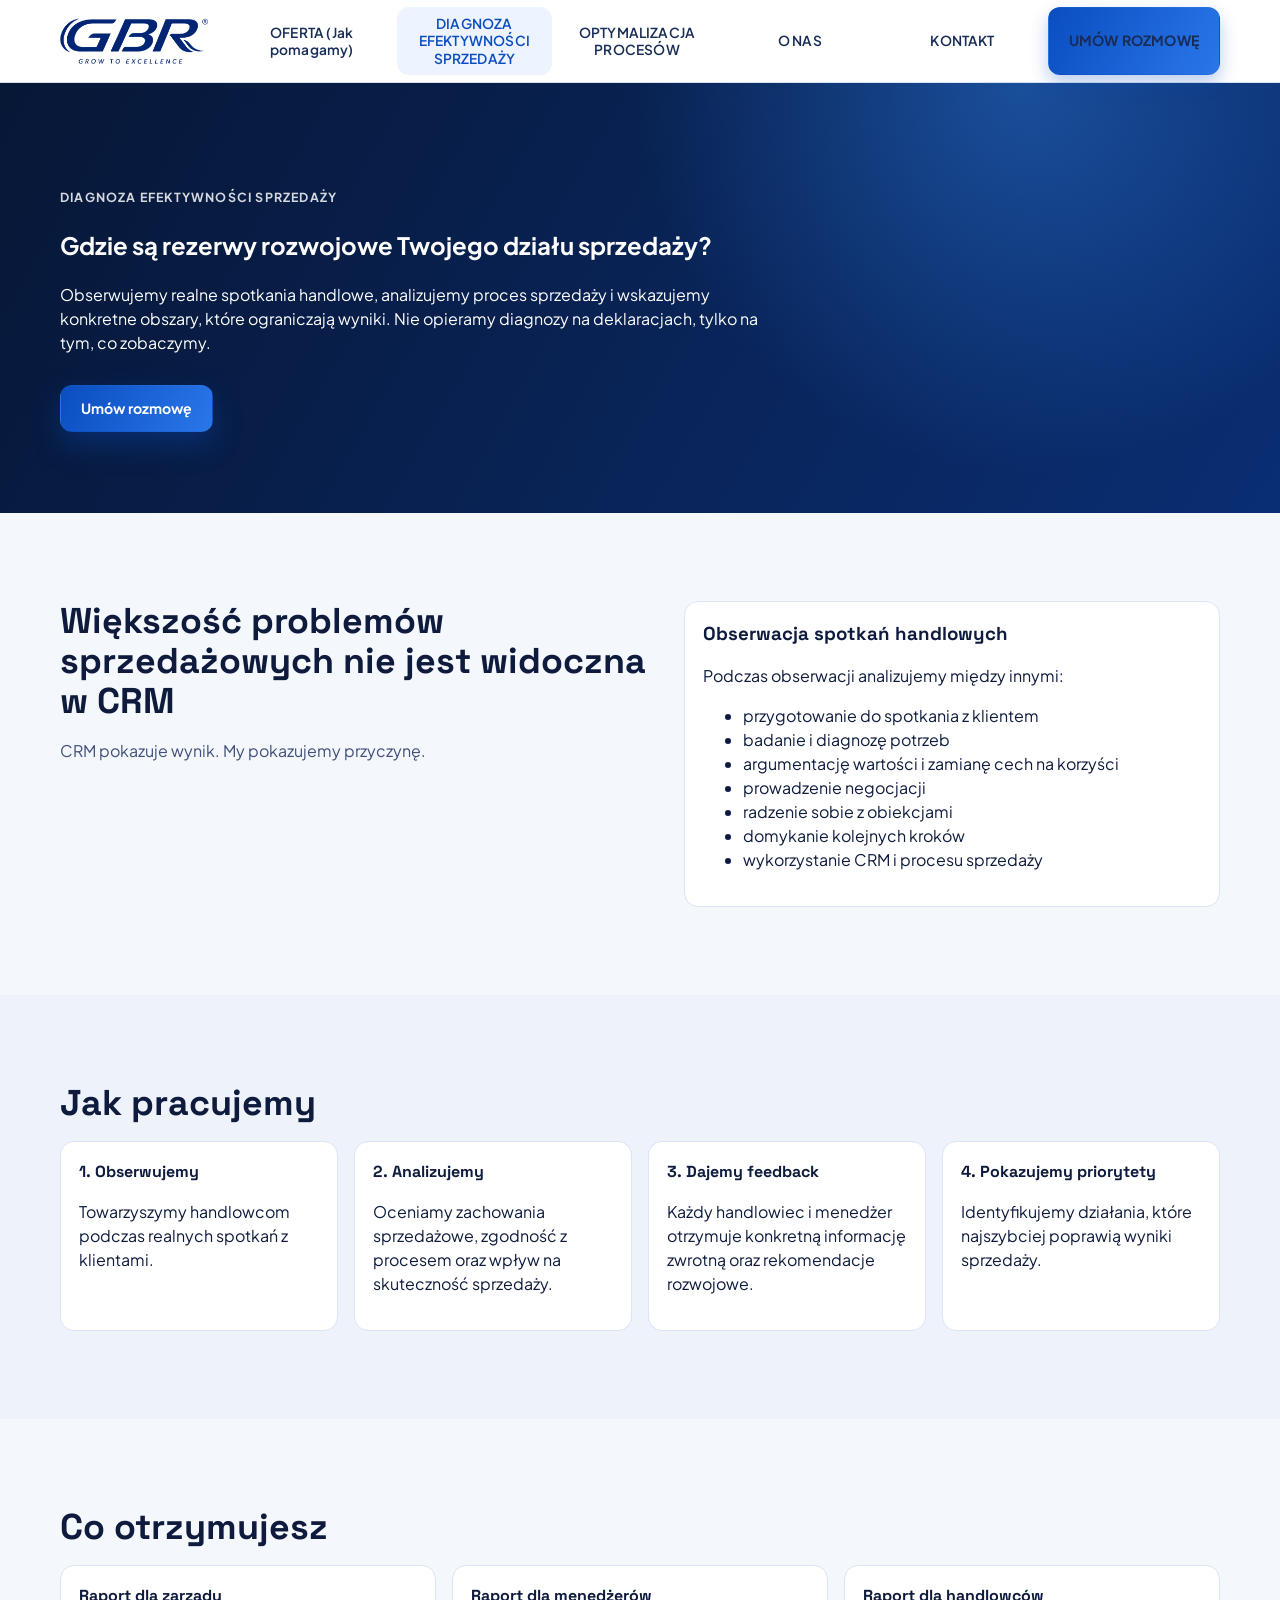
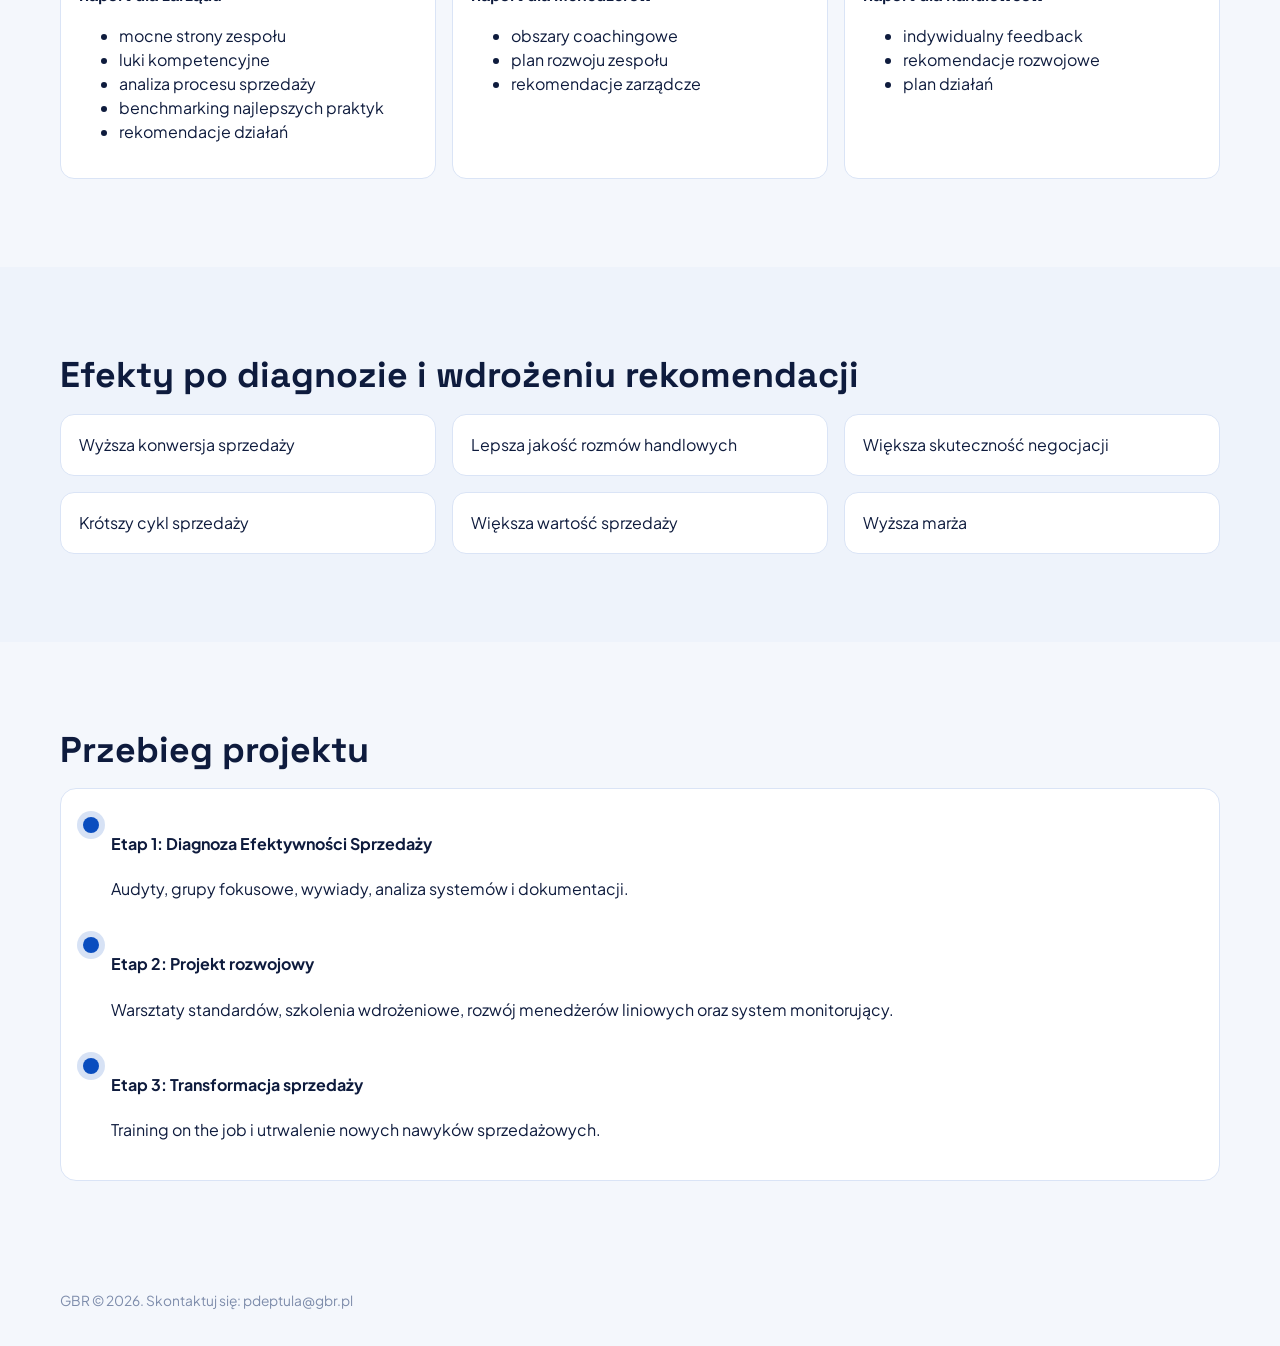
==== diagnoza-efektywnosci-sprzedazy.html @ fc788cdd "first commit" ====
<!doctype html>
<html lang="pl">
  <head>
    <meta charset="UTF-8" />
    <meta name="viewport" content="width=device-width, initial-scale=1.0" />
    <title>Diagnoza Efektywności Sprzedaży | GBR</title>
    <meta
      name="description"
      content="Diagnoza efektywności sprzedaży oparta na obserwacji spotkań handlowych, analizie procesu i wdrożeniu działań rozwojowych."
    />
    <link rel="icon" type="image/svg+xml" href="assets/favicon.svg" />
    <link rel="shortcut icon" href="assets/favicon.svg" />
    <link rel="preconnect" href="https://fonts.googleapis.com" />
    <link rel="preconnect" href="https://fonts.gstatic.com" crossorigin />
    <link
      href="https://fonts.googleapis.com/css2?family=Plus+Jakarta+Sans:wght@400;500;600;700;800&family=Space+Grotesk:wght@500;700&display=swap"
      rel="stylesheet"
    />
    <link rel="stylesheet" href="styles.css" />
  </head>
  <body>
    <header class="topbar">
      <div class="container nav-wrap">
        <a class="brand" href="index.html" aria-label="GBR strona główna">
          <img class="brand-logo" src="assets/logo-gbr-official-transparent.png" alt="GBR" />
        </a>
        <button class="nav-toggle" aria-label="Otwórz menu">☰</button>
        <nav class="nav-links" aria-label="Nawigacja główna">
          <a href="oferta.html">OFERTA (Jak pomagamy)</a>
          <a href="diagnoza-efektywnosci-sprzedazy.html" aria-current="page"
            >DIAGNOZA EFEKTYWNOŚCI SPRZEDAŻY</a
          >
          <a href="oferta.html#optymalizacja">OPTYMALIZACJA PROCESÓW</a>
          <a href="o-nas.html">O NAS</a>
          <a href="kontakt.html">KONTAKT</a>
          <a class="btn btn-primary" href="kontakt.html">UMÓW ROZMOWĘ</a>
        </nav>
      </div>
    </header>

    <main>
      <section class="page-hero">
        <div class="container hero-inner">
          <div class="hero-text">
            <p class="hero-eyebrow">DIAGNOZA EFEKTYWNOŚCI SPRZEDAŻY</p>
            <h1>Gdzie są rezerwy rozwojowe Twojego działu sprzedaży?</h1>
            <p>
              Obserwujemy realne spotkania handlowe, analizujemy proces sprzedaży i wskazujemy
              konkretne obszary, które ograniczają wyniki. Nie opieramy diagnozy na deklaracjach,
              tylko na tym, co zobaczymy.
            </p>
            <div class="hero-cta">
              <a class="btn btn-primary" href="kontakt.html">Umów rozmowę</a>
            </div>
          </div>
        </div>
      </section>

      <section class="section">
        <div class="container split">
          <div>
            <h2 class="section-title">Większość problemów sprzedażowych nie jest widoczna w CRM</h2>
            <p class="section-text">
              CRM pokazuje wynik. My pokazujemy przyczynę.
            </p>
          </div>
          <div class="simple-card">
            <h3>Obserwacja spotkań handlowych</h3>
            <p>Podczas obserwacji analizujemy między innymi:</p>
            <ul>
              <li>przygotowanie do spotkania z klientem</li>
              <li>badanie i diagnozę potrzeb</li>
              <li>argumentację wartości i zamianę cech na korzyści</li>
              <li>prowadzenie negocjacji</li>
              <li>radzenie sobie z obiekcjami</li>
              <li>domykanie kolejnych kroków</li>
              <li>wykorzystanie CRM i procesu sprzedaży</li>
            </ul>
          </div>
        </div>
      </section>

      <section class="section" style="background: #eef3fb">
        <div class="container">
          <h2 class="section-title">Jak pracujemy</h2>
          <div class="steps">
            <article class="step">
              <h4>1. Obserwujemy</h4>
              <p>Towarzyszymy handlowcom podczas realnych spotkań z klientami.</p>
            </article>
            <article class="step">
              <h4>2. Analizujemy</h4>
              <p>
                Oceniamy zachowania sprzedażowe, zgodność z procesem oraz wpływ na skuteczność
                sprzedaży.
              </p>
            </article>
            <article class="step">
              <h4>3. Dajemy feedback</h4>
              <p>
                Każdy handlowiec i menedżer otrzymuje konkretną informację zwrotną oraz
                rekomendacje rozwojowe.
              </p>
            </article>
            <article class="step">
              <h4>4. Pokazujemy priorytety</h4>
              <p>Identyfikujemy działania, które najszybciej poprawią wyniki sprzedaży.</p>
            </article>
          </div>
        </div>
      </section>

      <section class="section">
        <div class="container">
          <h2 class="section-title">Co otrzymujesz</h2>
          <div class="deliverables">
            <article class="deliverable">
              <h4>Raport dla zarządu</h4>
              <ul>
                <li>mocne strony zespołu</li>
                <li>luki kompetencyjne</li>
                <li>analiza procesu sprzedaży</li>
                <li>benchmarking najlepszych praktyk</li>
                <li>rekomendacje działań</li>
              </ul>
            </article>
            <article class="deliverable">
              <h4>Raport dla menedżerów</h4>
              <ul>
                <li>obszary coachingowe</li>
                <li>plan rozwoju zespołu</li>
                <li>rekomendacje zarządcze</li>
              </ul>
            </article>
            <article class="deliverable">
              <h4>Raport dla handlowców</h4>
              <ul>
                <li>indywidualny feedback</li>
                <li>rekomendacje rozwojowe</li>
                <li>plan działań</li>
              </ul>
            </article>
          </div>
        </div>
      </section>

      <section class="section" style="background: #eef3fb">
        <div class="container">
          <h2 class="section-title">Efekty po diagnozie i wdrożeniu rekomendacji</h2>
          <div class="effect-grid">
            <article class="effect-item">Wyższa konwersja sprzedaży</article>
            <article class="effect-item">Lepsza jakość rozmów handlowych</article>
            <article class="effect-item">Większa skuteczność negocjacji</article>
            <article class="effect-item">Krótszy cykl sprzedaży</article>
            <article class="effect-item">Większa wartość sprzedaży</article>
            <article class="effect-item">Wyższa marża</article>
          </div>
        </div>
      </section>

      <section class="section">
        <div class="container">
          <h2 class="section-title">Przebieg projektu</h2>
          <div class="timeline">
            <div class="timeline-item">
              <span class="dot"></span>
              <div>
                <h4>Etap 1: Diagnoza Efektywności Sprzedaży</h4>
                <p>
                  Audyty, grupy fokusowe, wywiady, analiza systemów i dokumentacji.
                </p>
              </div>
            </div>
            <div class="timeline-item">
              <span class="dot"></span>
              <div>
                <h4>Etap 2: Projekt rozwojowy</h4>
                <p>
                  Warsztaty standardów, szkolenia wdrożeniowe, rozwój menedżerów liniowych oraz
                  system monitorujący.
                </p>
              </div>
            </div>
            <div class="timeline-item">
              <span class="dot"></span>
              <div>
                <h4>Etap 3: Transformacja sprzedaży</h4>
                <p>Training on the job i utrwalenie nowych nawyków sprzedażowych.</p>
              </div>
            </div>
          </div>
        </div>
      </section>
    </main>

    <footer>
      <div class="container">GBR © 2026. Skontaktuj się: pdeptula@gbr.pl</div>
    </footer>

    <script src="script.js"></script>
  </body>
</html>
---- styles.css ----
:root {
  --bg: #f4f7fc;
  --surface: #ffffff;
  --surface-alt: #eef3fb;
  --ink: #0e1b3d;
  --ink-soft: #40507a;
  --primary: #0a4dbf;
  --primary-strong: #053289;
  --line: #d4ddef;
  --deep: #071736;
  --deep-2: #0a2047;
  --ok: #0f8f67;
  --radius: 18px;
  --shadow: 0 20px 50px rgba(4, 20, 50, 0.12);
}

* {
  box-sizing: border-box;
}

html {
  scroll-behavior: smooth;
}

body {
  margin: 0;
  font-family: "Plus Jakarta Sans", "Segoe UI", sans-serif;
  color: var(--ink);
  background: var(--bg);
  line-height: 1.5;
}

a {
  color: inherit;
  text-decoration: none;
}

img {
  max-width: 100%;
  display: block;
}

.container {
  width: min(1160px, 92%);
  margin: 0 auto;
}

.section {
  padding: 88px 0;
}

.section-title {
  font-family: "Space Grotesk", "Segoe UI", sans-serif;
  font-size: clamp(1.7rem, 2.8vw, 2.8rem);
  line-height: 1.12;
  margin: 0 0 18px;
}

.section-text {
  color: var(--ink-soft);
  margin: 0;
  max-width: 720px;
}

.topbar {
  position: sticky;
  top: 0;
  z-index: 40;
  background: rgba(255, 255, 255, 0.92);
  backdrop-filter: blur(10px);
  border-bottom: 1px solid rgba(212, 221, 239, 0.85);
}

.nav-wrap {
  display: flex;
  align-items: center;
  justify-content: space-between;
  min-height: 82px;
  gap: 26px;
}

.brand {
  display: flex;
  align-items: center;
  gap: 10px;
  flex: 0 0 auto;
  font-family: "Space Grotesk", "Segoe UI", sans-serif;
  font-weight: 700;
  color: var(--deep);
}

.brand-logo {
  height: 46px;
  width: auto;
  max-width: none;
  display: block;
}

.brand-sub {
  font-size: 0.64rem;
  text-transform: uppercase;
  letter-spacing: 1.6px;
  color: #4d5e88;
}

.nav-toggle {
  display: none;
  border: 1px solid var(--line);
  border-radius: 10px;
  background: #fff;
  width: 42px;
  height: 42px;
  font-size: 1.35rem;
  color: var(--ink);
}

.nav-links {
  display: grid;
  grid-template-columns: repeat(5, minmax(132px, 1fr)) auto;
  align-items: stretch;
  gap: 8px;
  font-size: 0.86rem;
  font-weight: 600;
  letter-spacing: 0.18px;
}

.nav-links a {
  display: inline-flex;
  align-items: center;
  justify-content: center;
  text-align: center;
  line-height: 1.25;
  min-height: 64px;
  padding: 8px 10px;
  border-radius: 12px;
  text-wrap: balance;
  color: #172c57;
  transition: color 0.25s ease, background 0.2s ease;
}

.nav-links a:not(.btn):hover,
.nav-links a[aria-current="page"]:not(.btn) {
  background: #edf3ff;
}

.nav-links a:hover,
.nav-links a[aria-current="page"] {
  color: var(--primary);
}

.nav-links .btn {
  min-height: 64px;
  padding-inline: 20px;
  white-space: nowrap;
}

.nav-links .btn-primary {
  box-shadow: 0 8px 18px rgba(10, 77, 191, 0.28);
}

.btn {
  display: inline-flex;
  align-items: center;
  justify-content: center;
  gap: 8px;
  border: 1px solid transparent;
  border-radius: 12px;
  padding: 12px 20px;
  font-weight: 700;
  font-size: 0.88rem;
  transition: transform 0.2s ease, box-shadow 0.25s ease, background 0.2s ease;
}

.btn:hover {
  transform: translateY(-2px);
}

.btn-primary {
  color: #fff;
  background: linear-gradient(120deg, var(--primary), #2a77ea);
  box-shadow: 0 12px 28px rgba(10, 77, 191, 0.35);
}

.btn-secondary {
  border-color: #a6b8e2;
  color: #e7efff;
  background: transparent;
}

.btn-light {
  border-color: var(--line);
  color: var(--primary);
  background: #fff;
}

.hero {
  position: relative;
  color: #fff;
  overflow: hidden;
  background: #071736;
}

.hero-media {
  position: absolute;
  inset: 0;
  z-index: 0;
}

.hero-bg {
  position: absolute;
  inset: 0;
  background-size: cover;
  background-position: center;
  opacity: 0;
  transform: scale(1.01);
  transition: opacity 1.6s ease, transform 7s ease;
  will-change: opacity, transform;
}

.hero-bg.is-visible {
  opacity: 1;
  transform: scale(1.06);
}

.hero-overlay {
  position: absolute;
  inset: 0;
  background:
    radial-gradient(circle at 70% 10%, rgba(46, 130, 255, 0.42), transparent 35%),
    linear-gradient(115deg, rgba(7, 23, 54, 0.94) 18%, rgba(8, 37, 88, 0.81) 52%, rgba(9, 54, 130, 0.66) 100%);
}

.hero::before {
  content: "";
  position: absolute;
  width: 550px;
  height: 550px;
  border-radius: 50%;
  border: 1px solid rgba(96, 168, 255, 0.35);
  right: -180px;
  top: -120px;
}

.hero::after {
  content: "";
  position: absolute;
  width: 410px;
  height: 410px;
  border-radius: 50%;
  border: 1px solid rgba(96, 168, 255, 0.3);
  right: -90px;
  top: -50px;
}

.hero-inner {
  position: relative;
  z-index: 2;
  min-height: min(80vh, 720px);
  display: grid;
  align-items: center;
  padding: 74px 0 86px;
}

.hero-text {
  max-width: 710px;
  animation: fadeUp 0.75s ease both;
}

.hero-eyebrow {
  letter-spacing: 1.2px;
  text-transform: uppercase;
  font-weight: 700;
  font-size: 0.78rem;
  opacity: 0.83;
}

.hero h1 {
  margin: 10px 0 18px;
  font-family: "Space Grotesk", "Segoe UI", sans-serif;
  font-size: clamp(2.05rem, 5.2vw, 4rem);
  line-height: 1.06;
  transition: opacity 0.45s ease, transform 0.45s ease;
}

.hero h1.is-fading {
  opacity: 0;
  transform: translateY(8px);
}

.hero p {
  margin: 0;
  max-width: 660px;
  color: #d7e4ff;
  font-size: clamp(1rem, 1.5vw, 1.18rem);
}

.hero-cta {
  display: flex;
  flex-wrap: wrap;
  gap: 12px;
  margin-top: 30px;
}

.logo-row {
  background: #fff;
  border-top: 1px solid #edf1fa;
  border-bottom: 1px solid #edf1fa;
}

.logo-title {
  margin: 0;
  padding-top: 18px;
  text-align: center;
  text-transform: uppercase;
  letter-spacing: 1.05px;
  font-size: 0.8rem;
  font-weight: 700;
  color: #5e6f95;
}

.logo-grid {
  display: grid;
  grid-template-columns: repeat(6, minmax(90px, 1fr));
  gap: 18px;
  padding: 16px 0 28px;
}

.logo-item {
  border: 1px solid #e8edf8;
  border-radius: 12px;
  min-height: 58px;
  display: grid;
  place-items: center;
  color: #6b7898;
  font-weight: 700;
  font-size: 0.86rem;
}

.pillar-grid {
  display: grid;
  grid-template-columns: repeat(3, 1fr);
  gap: 22px;
}

.pillar-card {
  background: #fff;
  border: 1px solid #dbe4f6;
  border-radius: var(--radius);
  padding: 26px;
  box-shadow: 0 12px 30px rgba(12, 34, 80, 0.05);
}

.pillar-card h3 {
  margin: 8px 0 10px;
  font-family: "Space Grotesk", "Segoe UI", sans-serif;
  font-size: 1.32rem;
}

.pillar-card p {
  margin: 0;
  color: var(--ink-soft);
}

.icon-badge {
  width: 48px;
  height: 48px;
  border-radius: 50%;
  background: linear-gradient(135deg, #0b3f9d, #1f73e8);
  display: grid;
  place-items: center;
  color: #fff;
  font-size: 1.2rem;
}

.split {
  display: grid;
  grid-template-columns: 1.1fr 1fr;
  gap: 34px;
  align-items: start;
}

.bullet-list {
  margin: 20px 0 0;
  padding: 0;
  list-style: none;
  display: grid;
  gap: 12px;
}

.bullet-list li {
  background: #fff;
  border: 1px solid #dce5f6;
  border-radius: 12px;
  padding: 12px 14px;
  color: #19356a;
  font-weight: 600;
}

.case-section {
  color: #e9f0ff;
  background:
    radial-gradient(circle at 90% 20%, rgba(51, 135, 255, 0.27), transparent 40%),
    linear-gradient(130deg, #071736 10%, #082459 100%);
}

.case-head {
  display: flex;
  justify-content: space-between;
  align-items: end;
  gap: 20px;
  margin-bottom: 26px;
}

.case-grid {
  display: grid;
  grid-template-columns: repeat(3, 1fr);
  gap: 20px;
}

.case-card {
  background: rgba(255, 255, 255, 0.97);
  color: var(--ink);
  border-radius: 14px;
  overflow: hidden;
}

.case-card img {
  width: 100%;
  aspect-ratio: 16 / 9;
  object-fit: cover;
}

.case-body {
  padding: 18px;
}

.case-tag {
  color: var(--primary);
  text-transform: uppercase;
  font-size: 0.76rem;
  letter-spacing: 0.9px;
  font-weight: 700;
}

.case-body h3 {
  margin: 8px 0 8px;
  font-family: "Space Grotesk", "Segoe UI", sans-serif;
  font-size: 1.22rem;
}

.case-body p {
  margin: 0;
  color: var(--ink-soft);
}

.case-result {
  margin-top: 14px;
  color: var(--primary-strong);
  font-weight: 700;
}

.stats {
  background: #fff;
}

.stats-grid {
  display: grid;
  grid-template-columns: repeat(4, 1fr);
  gap: 14px;
}

.stat {
  border: 1px solid #dce5f5;
  border-radius: 14px;
  padding: 18px;
  background: linear-gradient(180deg, #fff, #f8fbff);
}

.stat strong {
  display: block;
  font-size: clamp(1.8rem, 3.7vw, 2.5rem);
  font-family: "Space Grotesk", "Segoe UI", sans-serif;
  color: var(--primary-strong);
}

.cta-band {
  color: #fff;
  background:
    radial-gradient(circle at 88% 20%, rgba(53, 140, 255, 0.27), transparent 40%),
    linear-gradient(130deg, #06132f, #07285e);
}

.cta-band-inner {
  display: grid;
  grid-template-columns: 1fr auto;
  gap: 20px;
  align-items: center;
}

.cta-mail {
  font-size: clamp(1.1rem, 2.5vw, 1.6rem);
  font-weight: 700;
}

.page-hero {
  color: #fff;
  background:
    radial-gradient(circle at 80% 0%, rgba(53, 145, 255, 0.38), transparent 35%),
    linear-gradient(120deg, #071736 0%, #0a2e73 100%);
}

.page-hero .hero-inner {
  min-height: 430px;
  padding-bottom: 62px;
}

.steps,
.deliverables,
.effect-grid {
  display: grid;
  gap: 16px;
}

.steps {
  grid-template-columns: repeat(4, 1fr);
}

.deliverables {
  grid-template-columns: repeat(3, 1fr);
}

.effect-grid {
  grid-template-columns: repeat(3, 1fr);
}

.step,
.deliverable,
.effect-item,
.simple-card {
  background: #fff;
  border: 1px solid #dae4f6;
  border-radius: 14px;
  padding: 18px;
}

.step h4,
.deliverable h4,
.simple-card h3 {
  margin: 0 0 8px;
  font-family: "Space Grotesk", "Segoe UI", sans-serif;
}

#optymalizacja {
  scroll-margin-top: 110px;
}

.timeline {
  background: #fff;
  border: 1px solid #dae4f6;
  border-radius: 16px;
  padding: 22px;
}

.timeline-item {
  display: grid;
  grid-template-columns: auto 1fr;
  gap: 12px;
  align-items: start;
}

.timeline-item + .timeline-item {
  margin-top: 14px;
}

.dot {
  width: 16px;
  height: 16px;
  border-radius: 50%;
  margin-top: 6px;
  background: var(--primary);
  box-shadow: 0 0 0 6px rgba(10, 77, 191, 0.16);
}

footer {
  color: #7d8cab;
  font-size: 0.86rem;
  padding: 22px 0 34px;
}

@keyframes fadeUp {
  from {
    opacity: 0;
    transform: translateY(12px);
  }
  to {
    opacity: 1;
    transform: translateY(0);
  }
}

@media (max-width: 1040px) {
  .brand-logo {
    height: 42px;
  }

  .nav-wrap {
    gap: 16px;
  }

  .nav-links {
    grid-template-columns: repeat(5, minmax(100px, 1fr)) auto;
    font-size: 0.79rem;
    gap: 6px;
  }

  .nav-links a {
    min-height: 60px;
    padding: 8px;
  }

  .logo-grid {
    grid-template-columns: repeat(3, 1fr);
  }

  .pillar-grid,
  .case-grid,
  .stats-grid,
  .steps,
  .deliverables,
  .effect-grid {
    grid-template-columns: repeat(2, 1fr);
  }

  .split,
  .cta-band-inner {
    grid-template-columns: 1fr;
  }
}

@media (max-width: 760px) {
  .brand-logo {
    height: 36px;
  }

  .section {
    padding: 66px 0;
  }

  .nav-toggle {
    display: inline-grid;
    place-items: center;
  }

  .nav-links {
    position: absolute;
    top: 82px;
    right: 4%;
    left: 4%;
    background: #fff;
    border: 1px solid var(--line);
    border-radius: 14px;
    box-shadow: var(--shadow);
    display: grid;
    grid-template-columns: 1fr;
    gap: 0;
    overflow: hidden;
    max-height: 0;
    transition: max-height 0.3s ease;
  }

  .nav-links a,
  .nav-links .btn {
    padding: 12px 14px;
    border-top: 1px solid #edf2fd;
    border-radius: 0;
    justify-content: flex-start;
  }

  .nav-links.open {
    max-height: 420px;
  }

  .hero-inner {
    min-height: 620px;
  }

  .hero-cta {
    flex-direction: column;
    align-items: stretch;
  }

  .logo-grid,
  .pillar-grid,
  .case-grid,
  .stats-grid,
  .steps,
  .deliverables,
  .effect-grid {
    grid-template-columns: 1fr;
  }
}
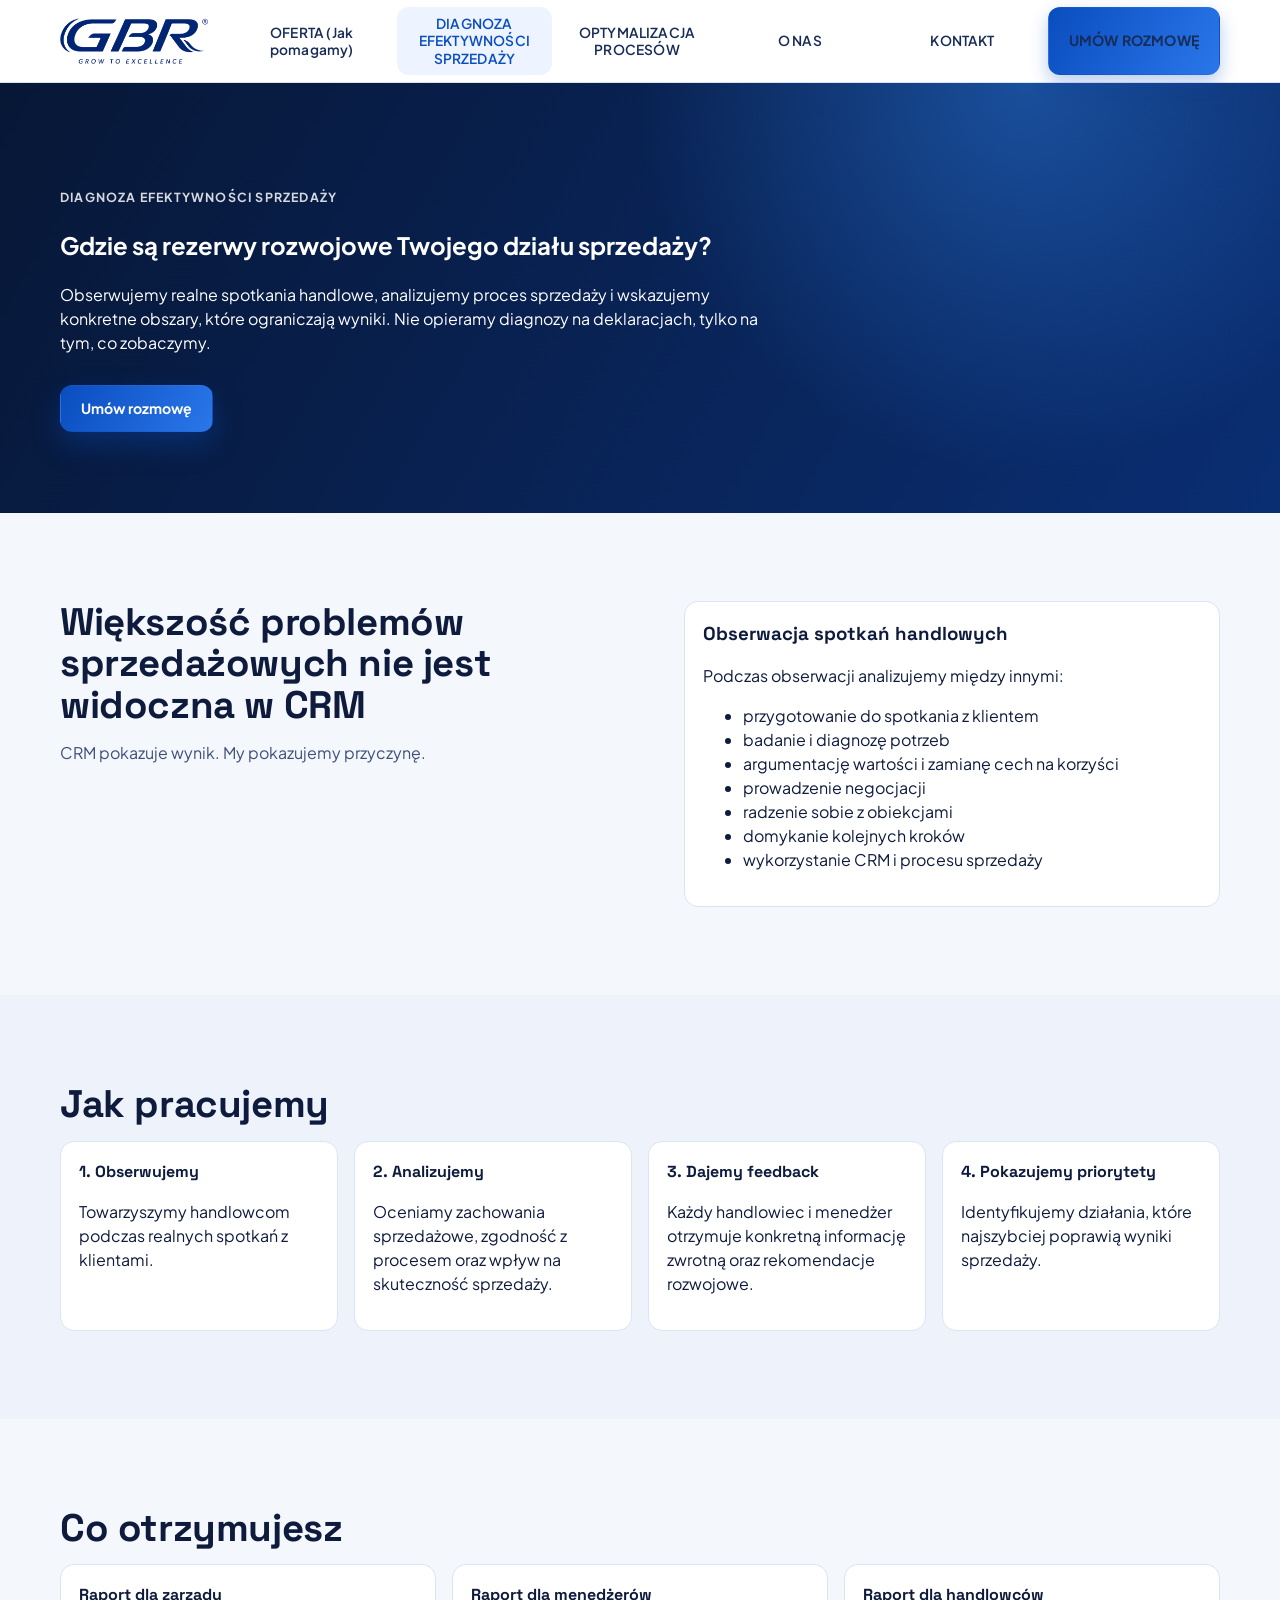
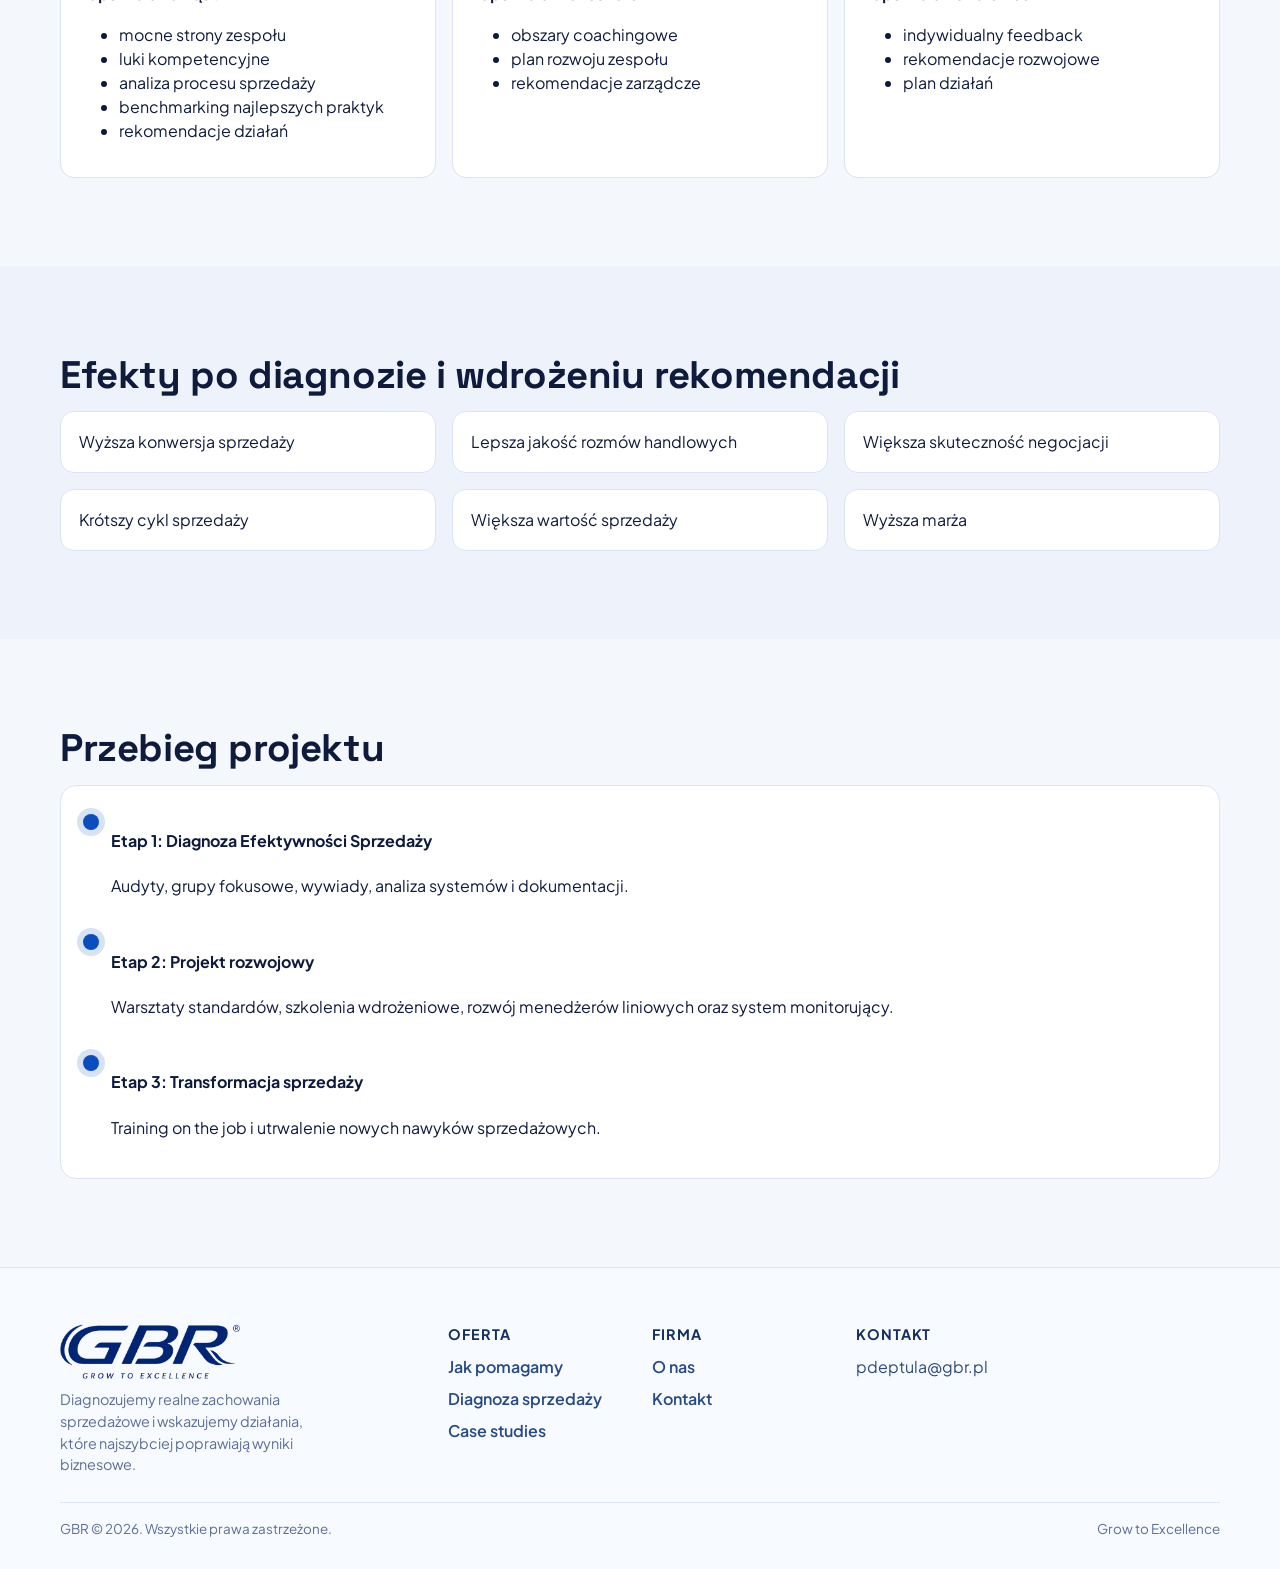
==== commit 4ff91d67: "Enhance footer design and content across multiple pages; add reveal animations for improved user exp" ====
--- a/diagnoza-efektywnosci-sprzedazy.html
+++ b/diagnoza-efektywnosci-sprzedazy.html
@@ -194,7 +194,40 @@
     </main>
 
     <footer>
-      <div class="container">GBR © 2026. Skontaktuj się: pdeptula@gbr.pl</div>
+      <div class="container site-footer">
+        <div class="footer-top">
+          <div class="footer-brand">
+            <img src="assets/logo-gbr-official-transparent.png" alt="GBR" />
+            <p>
+              Diagnozujemy realne zachowania sprzedażowe i wskazujemy działania, które najszybciej
+              poprawiają wyniki biznesowe.
+            </p>
+          </div>
+          <div class="footer-col">
+            <h4>Oferta</h4>
+            <ul class="footer-links">
+              <li><a href="oferta.html">Jak pomagamy</a></li>
+              <li><a href="diagnoza-efektywnosci-sprzedazy.html">Diagnoza sprzedaży</a></li>
+              <li><a href="oferta.html#case-studies">Case studies</a></li>
+            </ul>
+          </div>
+          <div class="footer-col">
+            <h4>Firma</h4>
+            <ul class="footer-links">
+              <li><a href="o-nas.html">O nas</a></li>
+              <li><a href="kontakt.html">Kontakt</a></li>
+            </ul>
+          </div>
+          <div class="footer-contact">
+            <h4>Kontakt</h4>
+            <p>pdeptula@gbr.pl</p>
+          </div>
+        </div>
+        <div class="footer-bottom">
+          <span>GBR © 2026. Wszystkie prawa zastrzeżone.</span>
+          <span>Grow to Excellence</span>
+        </div>
+      </div>
     </footer>
 
     <script src="script.js"></script>
--- a/styles.css
+++ b/styles.css
@@ -51,9 +51,10 @@
 
 .section-title {
   font-family: "Space Grotesk", "Segoe UI", sans-serif;
-  font-size: clamp(1.7rem, 2.8vw, 2.8rem);
-  line-height: 1.12;
-  margin: 0 0 18px;
+  font-size: clamp(1.8rem, 3vw, 3rem);
+  line-height: 1.08;
+  letter-spacing: -0.4px;
+  margin: 0 0 16px;
 }
 
 .section-text {
@@ -301,6 +302,35 @@
   margin-top: 30px;
 }
 
+.hero-proof {
+  margin-top: 26px;
+  display: grid;
+  grid-template-columns: repeat(3, minmax(140px, 1fr));
+  gap: 12px;
+  max-width: 720px;
+}
+
+.proof-item {
+  border: 1px solid rgba(171, 201, 255, 0.28);
+  background: rgba(8, 28, 66, 0.5);
+  border-radius: 12px;
+  padding: 10px 12px;
+}
+
+.proof-item strong {
+  display: block;
+  font-family: "Space Grotesk", "Segoe UI", sans-serif;
+  font-size: 1.35rem;
+  line-height: 1;
+}
+
+.proof-item span {
+  display: block;
+  margin-top: 5px;
+  color: #d4e2ff;
+  font-size: 0.83rem;
+}
+
 .logo-row {
   background: #fff;
   border-top: 1px solid #edf1fa;
@@ -334,6 +364,13 @@
   color: #6b7898;
   font-weight: 700;
   font-size: 0.86rem;
+  transition: transform 0.2s ease, border-color 0.2s ease, color 0.2s ease;
+}
+
+.logo-item:hover {
+  color: #173f86;
+  border-color: #c5d6f5;
+  transform: translateY(-2px);
 }
 
 .pillar-grid {
@@ -422,6 +459,13 @@
   color: var(--ink);
   border-radius: 14px;
   overflow: hidden;
+  box-shadow: 0 12px 28px rgba(5, 22, 54, 0.18);
+  transition: transform 0.25s ease, box-shadow 0.25s ease;
+}
+
+.case-card:hover {
+  transform: translateY(-4px);
+  box-shadow: 0 18px 34px rgba(3, 16, 42, 0.24);
 }
 
 .case-card img {
@@ -457,6 +501,20 @@
   margin-top: 14px;
   color: var(--primary-strong);
   font-weight: 700;
+}
+
+.case-metrics {
+  margin: 12px 0 0;
+  padding: 0;
+  list-style: none;
+  display: grid;
+  gap: 7px;
+}
+
+.case-metrics li {
+  color: #2d4679;
+  font-size: 0.88rem;
+  font-weight: 600;
 }
 
 .stats {
@@ -582,9 +640,79 @@
 }
 
 footer {
-  color: #7d8cab;
-  font-size: 0.86rem;
-  padding: 22px 0 34px;
+  background: #f7faff;
+  border-top: 1px solid #dbe5f6;
+}
+
+.site-footer {
+  color: #5b6f97;
+  padding: 56px 0 30px;
+}
+
+.footer-top {
+  display: grid;
+  grid-template-columns: minmax(220px, 1fr) repeat(2, minmax(150px, 180px)) minmax(220px, 1fr);
+  gap: 24px;
+}
+
+.footer-brand img {
+  width: 180px;
+  height: auto;
+}
+
+.footer-brand p {
+  margin: 10px 0 0;
+  max-width: 280px;
+  font-size: 0.9rem;
+}
+
+.footer-col h4,
+.footer-contact h4 {
+  margin: 0 0 10px;
+  color: #152f63;
+  font-size: 0.9rem;
+  text-transform: uppercase;
+  letter-spacing: 0.9px;
+}
+
+.footer-links {
+  list-style: none;
+  margin: 0;
+  padding: 0;
+  display: grid;
+  gap: 8px;
+}
+
+.footer-links a {
+  font-weight: 600;
+  color: #274a85;
+}
+
+.footer-contact p {
+  margin: 0;
+  color: #2f4b7d;
+}
+
+.footer-bottom {
+  margin-top: 26px;
+  padding-top: 16px;
+  border-top: 1px solid #dbe5f6;
+  display: flex;
+  justify-content: space-between;
+  gap: 14px;
+  flex-wrap: wrap;
+  font-size: 0.84rem;
+}
+
+.reveal {
+  opacity: 0;
+  transform: translateY(14px);
+  transition: opacity 0.55s ease, transform 0.55s ease;
+}
+
+.reveal.is-visible {
+  opacity: 1;
+  transform: translateY(0);
 }
 
 @keyframes fadeUp {
@@ -634,6 +762,10 @@
   .split,
   .cta-band-inner {
     grid-template-columns: 1fr;
+  }
+
+  .footer-top {
+    grid-template-columns: repeat(2, 1fr);
   }
 }
 
@@ -689,6 +821,14 @@
     align-items: stretch;
   }
 
+  .hero-proof {
+    grid-template-columns: 1fr;
+  }
+
+  .footer-top {
+    grid-template-columns: 1fr;
+  }
+
   .logo-grid,
   .pillar-grid,
   .case-grid,
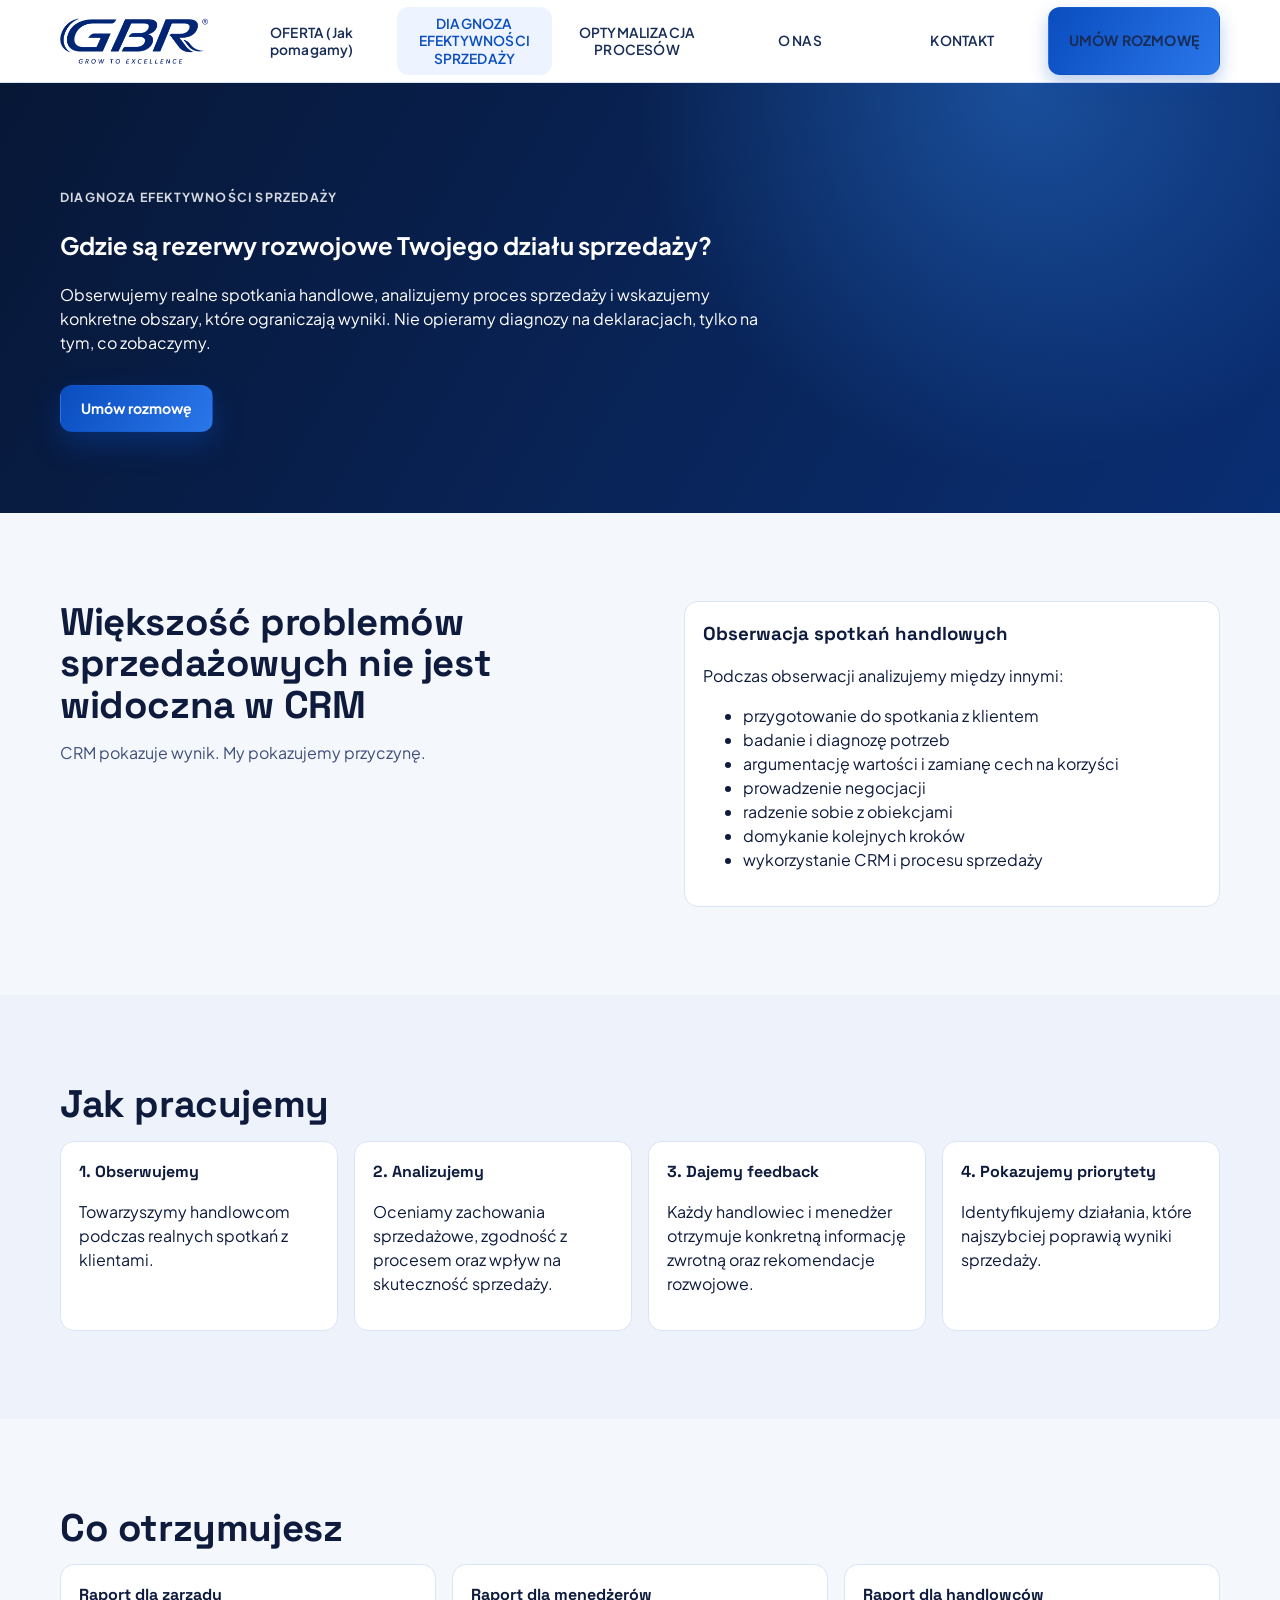
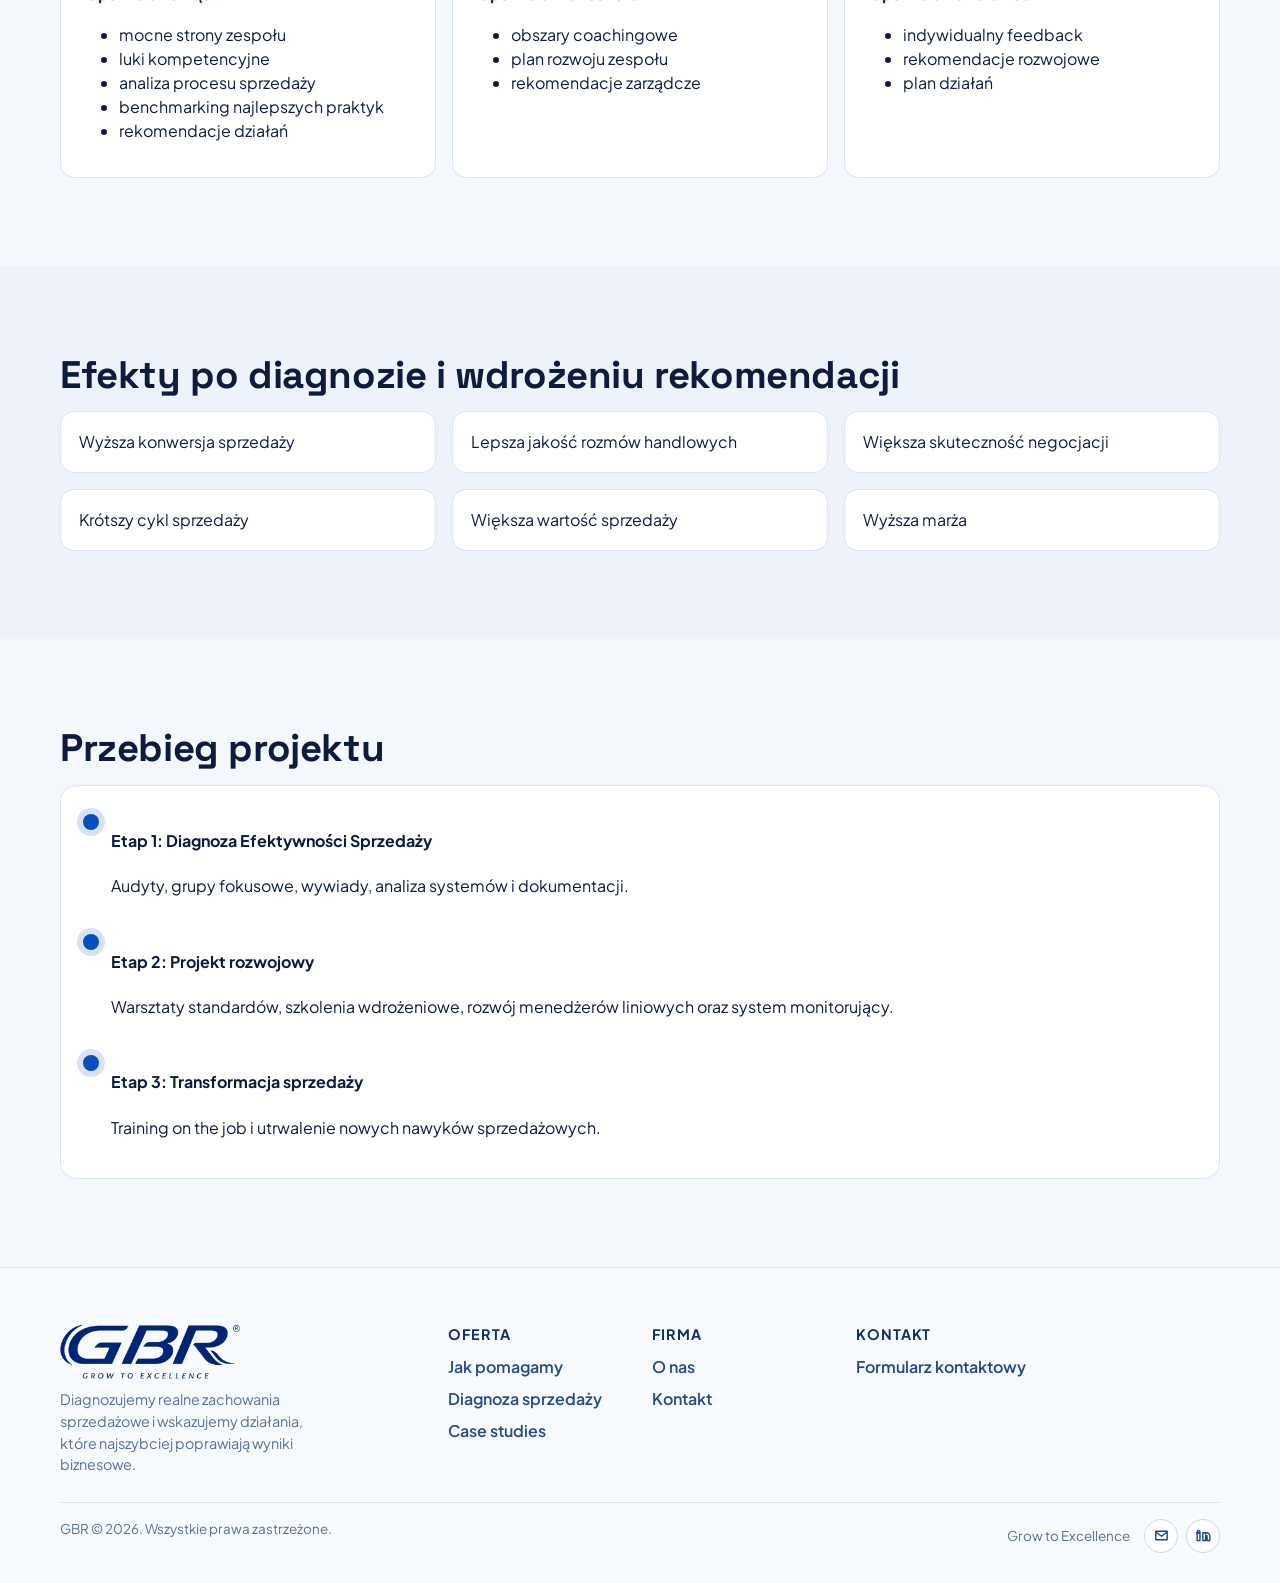
==== commit e28d912b: "Enhance website structure and functionality - Updated favicon links across multiple HTML files to in" ====
--- a/diagnoza-efektywnosci-sprzedazy.html
+++ b/diagnoza-efektywnosci-sprzedazy.html
@@ -8,8 +8,8 @@
       name="description"
       content="Diagnoza efektywności sprzedaży oparta na obserwacji spotkań handlowych, analizie procesu i wdrożeniu działań rozwojowych."
     />
-    <link rel="icon" type="image/svg+xml" href="assets/favicon.svg" />
-    <link rel="shortcut icon" href="assets/favicon.svg" />
+    <link rel="icon" type="image/svg+xml" href="assets/favicon.svg?v=3" />
+    <link rel="shortcut icon" href="assets/favicon.svg?v=3" />
     <link rel="preconnect" href="https://fonts.googleapis.com" />
     <link rel="preconnect" href="https://fonts.gstatic.com" crossorigin />
     <link
@@ -18,7 +18,7 @@
     />
     <link rel="stylesheet" href="styles.css" />
   </head>
-  <body>
+  <body class="page-diagnoza">
     <header class="topbar">
       <div class="container nav-wrap">
         <a class="brand" href="index.html" aria-label="GBR strona główna">
@@ -26,7 +26,15 @@
         </a>
         <button class="nav-toggle" aria-label="Otwórz menu">☰</button>
         <nav class="nav-links" aria-label="Nawigacja główna">
-          <a href="oferta.html">OFERTA (Jak pomagamy)</a>
+          <div class="nav-item has-submenu">
+            <a href="oferta.html">OFERTA (Jak pomagamy)</a>
+            <div class="submenu" aria-label="Podmenu oferty">
+              <a href="oferta.html#efektywnosc-sprzedazy">Efektywność sprzedaży</a>
+              <a href="oferta.html#rozwoj-liderow">Rozwój liderów</a>
+              <a href="oferta.html#optymalizacja">Optymalizacja procesów</a>
+              <a href="oferta.html#wsparcie-decyzji">Wsparcie decyzji biznesowych</a>
+            </div>
+          </div>
           <a href="diagnoza-efektywnosci-sprzedazy.html" aria-current="page"
             >DIAGNOZA EFEKTYWNOŚCI SPRZEDAŻY</a
           >
@@ -220,12 +228,29 @@
           </div>
           <div class="footer-contact">
             <h4>Kontakt</h4>
-            <p>pdeptula@gbr.pl</p>
+            <p><a href="kontakt.html">Formularz kontaktowy</a></p>
           </div>
         </div>
         <div class="footer-bottom">
           <span>GBR © 2026. Wszystkie prawa zastrzeżone.</span>
-          <span>Grow to Excellence</span>
+          <div class="footer-bottom-right">
+            <span>Grow to Excellence</span>
+            <div class="footer-social" aria-label="Kontakt GBR">
+              <a href="mailto:pdeptula@gbr.pl" aria-label="Napisz e-mail do GBR">
+                <svg viewBox="0 0 24 24" aria-hidden="true" focusable="false">
+                  <path d="M4 6h16v12H4z" />
+                  <path d="m4 7 8 6 8-6" />
+                </svg>
+              </a>
+              <a href="https://www.linkedin.com/company/gb-resources-polska/" target="_blank" rel="noopener noreferrer" aria-label="Profil GBR na LinkedIn">
+                <svg viewBox="0 0 24 24" aria-hidden="true" focusable="false">
+                  <path d="M16 8a5 5 0 0 1 5 5v6h-4v-6a1 1 0 0 0-2 0v6h-4v-11h4v2" />
+                  <path d="M7 8h-4v11h4z" />
+                  <path d="M5 5a2 2 0 1 0 0.001 0z" />
+                </svg>
+              </a>
+            </div>
+          </div>
         </div>
       </div>
     </footer>
--- a/styles.css
+++ b/styles.css
@@ -63,6 +63,26 @@
   max-width: 720px;
 }
 
+.top-utility {
+  background: #0a2048;
+  color: #d9e6ff;
+  border-bottom: 1px solid rgba(117, 153, 219, 0.3);
+}
+
+.utility-wrap {
+  min-height: 36px;
+  display: flex;
+  align-items: center;
+  justify-content: flex-end;
+  gap: 16px;
+  font-size: 0.78rem;
+  font-weight: 600;
+}
+
+.utility-wrap a {
+  color: #d9e6ff;
+}
+
 .topbar {
   position: sticky;
   top: 0;
@@ -125,7 +145,8 @@
   letter-spacing: 0.18px;
 }
 
-.nav-links a {
+.nav-links > a,
+.nav-links > .nav-item > a {
   display: inline-flex;
   align-items: center;
   justify-content: center;
@@ -139,14 +160,62 @@
   transition: color 0.25s ease, background 0.2s ease;
 }
 
-.nav-links a:not(.btn):hover,
-.nav-links a[aria-current="page"]:not(.btn) {
+.nav-links > a:not(.btn):hover,
+.nav-links > .nav-item > a:hover,
+.nav-links > a[aria-current="page"]:not(.btn),
+.nav-links > .nav-item > a[aria-current="page"] {
   background: #edf3ff;
 }
 
-.nav-links a:hover,
-.nav-links a[aria-current="page"] {
+.nav-links > a:hover,
+.nav-links > .nav-item > a:hover,
+.nav-links > a[aria-current="page"],
+.nav-links > .nav-item > a[aria-current="page"] {
   color: var(--primary);
+}
+
+.nav-item {
+  position: relative;
+  display: flex;
+}
+
+.submenu {
+  position: absolute;
+  top: 100%;
+  left: 0;
+  min-width: 230px;
+  background: #fff;
+  border: 1px solid #d7e3f8;
+  border-radius: 12px;
+  box-shadow: 0 12px 28px rgba(7, 30, 72, 0.12);
+  padding: 6px;
+  opacity: 0;
+  transform: translateY(8px);
+  pointer-events: none;
+  transition: opacity 0.2s ease, transform 0.2s ease;
+  z-index: 45;
+}
+
+.submenu a {
+  display: block;
+  min-height: 0;
+  padding: 10px 12px;
+  border-radius: 8px;
+  font-size: 0.82rem;
+  line-height: 1.25;
+  color: #17386f;
+}
+
+.submenu a:hover {
+  background: #edf3ff;
+  color: #0a4dbf;
+}
+
+.has-submenu:hover .submenu,
+.has-submenu:focus-within .submenu {
+  opacity: 1;
+  transform: translateY(0);
+  pointer-events: auto;
 }
 
 .nav-links .btn {
@@ -231,6 +300,15 @@
     linear-gradient(115deg, rgba(7, 23, 54, 0.94) 18%, rgba(8, 37, 88, 0.81) 52%, rgba(9, 54, 130, 0.66) 100%);
 }
 
+.hero-sheen {
+  position: absolute;
+  inset: 0;
+  background: linear-gradient(115deg, transparent 28%, rgba(145, 196, 255, 0.22) 48%, transparent 68%);
+  mix-blend-mode: screen;
+  transform: translateX(-28%);
+  animation: heroSweep 11s ease-in-out infinite;
+}
+
 .hero::before {
   content: "";
   position: absolute;
@@ -331,6 +409,94 @@
   font-size: 0.83rem;
 }
 
+.hero-benchmark {
+  margin-top: 14px;
+  max-width: 520px;
+  border: 1px solid rgba(171, 201, 255, 0.25);
+  border-radius: 12px;
+  padding: 10px 12px 12px;
+  background: rgba(7, 26, 63, 0.5);
+}
+
+.benchmark-head {
+  display: flex;
+  justify-content: space-between;
+  align-items: center;
+  gap: 10px;
+  font-size: 0.82rem;
+  color: #d4e2ff;
+}
+
+.benchmark-head strong {
+  font-family: "Space Grotesk", "Segoe UI", sans-serif;
+  font-size: 1.08rem;
+  color: #ffffff;
+}
+
+.benchmark-track {
+  margin-top: 8px;
+  width: 100%;
+  height: 8px;
+  border-radius: 999px;
+  background: rgba(255, 255, 255, 0.18);
+  overflow: hidden;
+}
+
+.benchmark-fill {
+  display: block;
+  height: 100%;
+  width: 78%;
+  border-radius: inherit;
+  background: linear-gradient(90deg, #3f8dff, #83b9ff);
+}
+
+.process-section {
+  background: linear-gradient(180deg, #f4f8ff 0%, #eef5ff 100%);
+}
+
+.process-track {
+  margin-top: 24px;
+  display: grid;
+  grid-template-columns: repeat(4, 1fr);
+  gap: 16px;
+}
+
+.process-step {
+  background: #fff;
+  border: 1px solid #d8e4f8;
+  border-radius: 16px;
+  padding: 18px;
+  position: relative;
+  box-shadow: 0 14px 30px rgba(8, 37, 88, 0.08);
+}
+
+.process-step span {
+  display: inline-flex;
+  min-width: 40px;
+  height: 28px;
+  border-radius: 999px;
+  align-items: center;
+  justify-content: center;
+  font-size: 0.74rem;
+  letter-spacing: 0.7px;
+  font-weight: 700;
+  color: #1a4a98;
+  background: #e9f1ff;
+  border: 1px solid #c8d8f7;
+}
+
+.process-step h3 {
+  margin: 10px 0 8px;
+  font-family: "Space Grotesk", "Segoe UI", sans-serif;
+  font-size: 1.14rem;
+}
+
+.process-step p {
+  margin: 0;
+  color: #405683;
+  font-size: 0.93rem;
+}
+
 .logo-row {
   background: #fff;
   border-top: 1px solid #edf1fa;
@@ -406,7 +572,16 @@
   display: grid;
   place-items: center;
   color: #fff;
-  font-size: 1.2rem;
+}
+
+.icon-badge svg {
+  width: 24px;
+  height: 24px;
+  stroke: currentColor;
+  fill: none;
+  stroke-width: 1.9;
+  stroke-linecap: round;
+  stroke-linejoin: round;
 }
 
 .split {
@@ -497,6 +672,14 @@
   color: var(--ink-soft);
 }
 
+.case-kpi {
+  margin: 10px 0 10px;
+  font-family: "Space Grotesk", "Segoe UI", sans-serif;
+  font-size: 2rem;
+  line-height: 1;
+  color: #09378f;
+}
+
 .case-result {
   margin-top: 14px;
   color: var(--primary-strong);
@@ -523,7 +706,7 @@
 
 .stats-grid {
   display: grid;
-  grid-template-columns: repeat(4, 1fr);
+  grid-template-columns: repeat(5, 1fr);
   gap: 14px;
 }
 
@@ -541,6 +724,11 @@
   color: var(--primary-strong);
 }
 
+.counter {
+  display: inline-block;
+  min-width: 2.3ch;
+}
+
 .cta-band {
   color: #fff;
   background:
@@ -561,15 +749,49 @@
 }
 
 .page-hero {
+  position: relative;
+  overflow: hidden;
+  isolation: isolate;
   color: #fff;
   background:
     radial-gradient(circle at 80% 0%, rgba(53, 145, 255, 0.38), transparent 35%),
     linear-gradient(120deg, #071736 0%, #0a2e73 100%);
 }
 
+.page-hero::before {
+  content: "";
+  position: absolute;
+  inset: 0;
+  background-image: var(--page-hero-image, none);
+  background-size: cover;
+  background-position: center right;
+  opacity: 0.14;
+  mix-blend-mode: screen;
+  pointer-events: none;
+  z-index: 0;
+}
+
 .page-hero .hero-inner {
+  position: relative;
+  z-index: 1;
   min-height: 430px;
   padding-bottom: 62px;
+}
+
+body.page-oferta {
+  --page-hero-image: url("https://images.unsplash.com/photo-1556761175-b413da4baf72?auto=format&fit=crop&w=1800&q=80");
+}
+
+body.page-diagnoza {
+  --page-hero-image: url("https://images.unsplash.com/photo-1552664730-d307ca884978?auto=format&fit=crop&w=1800&q=80");
+}
+
+body.page-o-nas {
+  --page-hero-image: url("https://images.unsplash.com/photo-1497366754035-f200968a6e72?auto=format&fit=crop&w=1800&q=80");
+}
+
+body.page-kontakt {
+  --page-hero-image: url("https://images.unsplash.com/photo-1486406146926-c627a92ad1ab?auto=format&fit=crop&w=1800&q=80");
 }
 
 .steps,
@@ -691,6 +913,11 @@
 .footer-contact p {
   margin: 0;
   color: #2f4b7d;
+}
+
+.footer-contact a {
+  color: #214883;
+  font-weight: 600;
 }
 
 .footer-bottom {
@@ -704,6 +931,47 @@
   font-size: 0.84rem;
 }
 
+.footer-bottom-right {
+  display: inline-flex;
+  align-items: center;
+  gap: 14px;
+}
+
+.footer-social {
+  display: inline-flex;
+  align-items: center;
+  gap: 8px;
+}
+
+.footer-social a {
+  width: 34px;
+  height: 34px;
+  display: inline-flex;
+  align-items: center;
+  justify-content: center;
+  border: 1px solid #c8d7f2;
+  border-radius: 999px;
+  color: #1e467f;
+  background: #ffffff;
+  transition: transform 0.2s ease, border-color 0.2s ease, color 0.2s ease;
+}
+
+.footer-social a:hover {
+  transform: translateY(-1px);
+  border-color: #0a4dbf;
+  color: #0a4dbf;
+}
+
+.footer-social svg {
+  width: 17px;
+  height: 17px;
+  fill: none;
+  stroke: currentColor;
+  stroke-width: 2;
+  stroke-linecap: round;
+  stroke-linejoin: round;
+}
+
 .reveal {
   opacity: 0;
   transform: translateY(14px);
@@ -715,6 +983,30 @@
   transform: translateY(0);
 }
 
+.floating-cta {
+  position: fixed;
+  right: 20px;
+  bottom: 20px;
+  z-index: 60;
+  background: linear-gradient(120deg, #0a4dbf, #2a77ea);
+  color: #fff;
+  font-weight: 800;
+  letter-spacing: 0.2px;
+  padding: 12px 18px;
+  border-radius: 999px;
+  box-shadow: 0 14px 28px rgba(10, 77, 191, 0.35);
+  transform: translateY(18px);
+  opacity: 0;
+  pointer-events: none;
+  transition: opacity 0.25s ease, transform 0.25s ease;
+}
+
+.floating-cta.is-visible {
+  opacity: 1;
+  transform: translateY(0);
+  pointer-events: auto;
+}
+
 @keyframes fadeUp {
   from {
     opacity: 0;
@@ -726,6 +1018,21 @@
   }
 }
 
+@keyframes heroSweep {
+  0% {
+    transform: translateX(-35%);
+    opacity: 0.18;
+  }
+  50% {
+    transform: translateX(14%);
+    opacity: 0.42;
+  }
+  100% {
+    transform: translateX(38%);
+    opacity: 0.16;
+  }
+}
+
 @media (max-width: 1040px) {
   .brand-logo {
     height: 42px;
@@ -753,6 +1060,7 @@
   .pillar-grid,
   .case-grid,
   .stats-grid,
+  .process-track,
   .steps,
   .deliverables,
   .effect-grid {
@@ -770,6 +1078,10 @@
 }
 
 @media (max-width: 760px) {
+  .top-utility {
+    display: none;
+  }
+
   .brand-logo {
     height: 36px;
   }
@@ -800,7 +1112,8 @@
     transition: max-height 0.3s ease;
   }
 
-  .nav-links a,
+  .nav-links > a,
+  .nav-links > .nav-item > a,
   .nav-links .btn {
     padding: 12px 14px;
     border-top: 1px solid #edf2fd;
@@ -808,12 +1121,34 @@
     justify-content: flex-start;
   }
 
+  .submenu {
+    position: static;
+    min-width: 100%;
+    border: 0;
+    box-shadow: none;
+    border-radius: 0;
+    padding: 0 0 8px;
+    opacity: 1;
+    transform: none;
+    pointer-events: auto;
+  }
+
+  .submenu a {
+    padding: 10px 20px;
+    border-top: 1px solid #edf2fd;
+    border-radius: 0;
+  }
+
   .nav-links.open {
-    max-height: 420px;
+    max-height: 620px;
   }
 
   .hero-inner {
     min-height: 620px;
+  }
+
+  .page-hero::before {
+    opacity: 0.12;
   }
 
   .hero-cta {
@@ -827,12 +1162,20 @@
 
   .footer-top {
     grid-template-columns: 1fr;
+  }
+
+  .floating-cta {
+    right: 14px;
+    bottom: 14px;
+    padding: 11px 15px;
+    font-size: 0.86rem;
   }
 
   .logo-grid,
   .pillar-grid,
   .case-grid,
   .stats-grid,
+  .process-track,
   .steps,
   .deliverables,
   .effect-grid {
